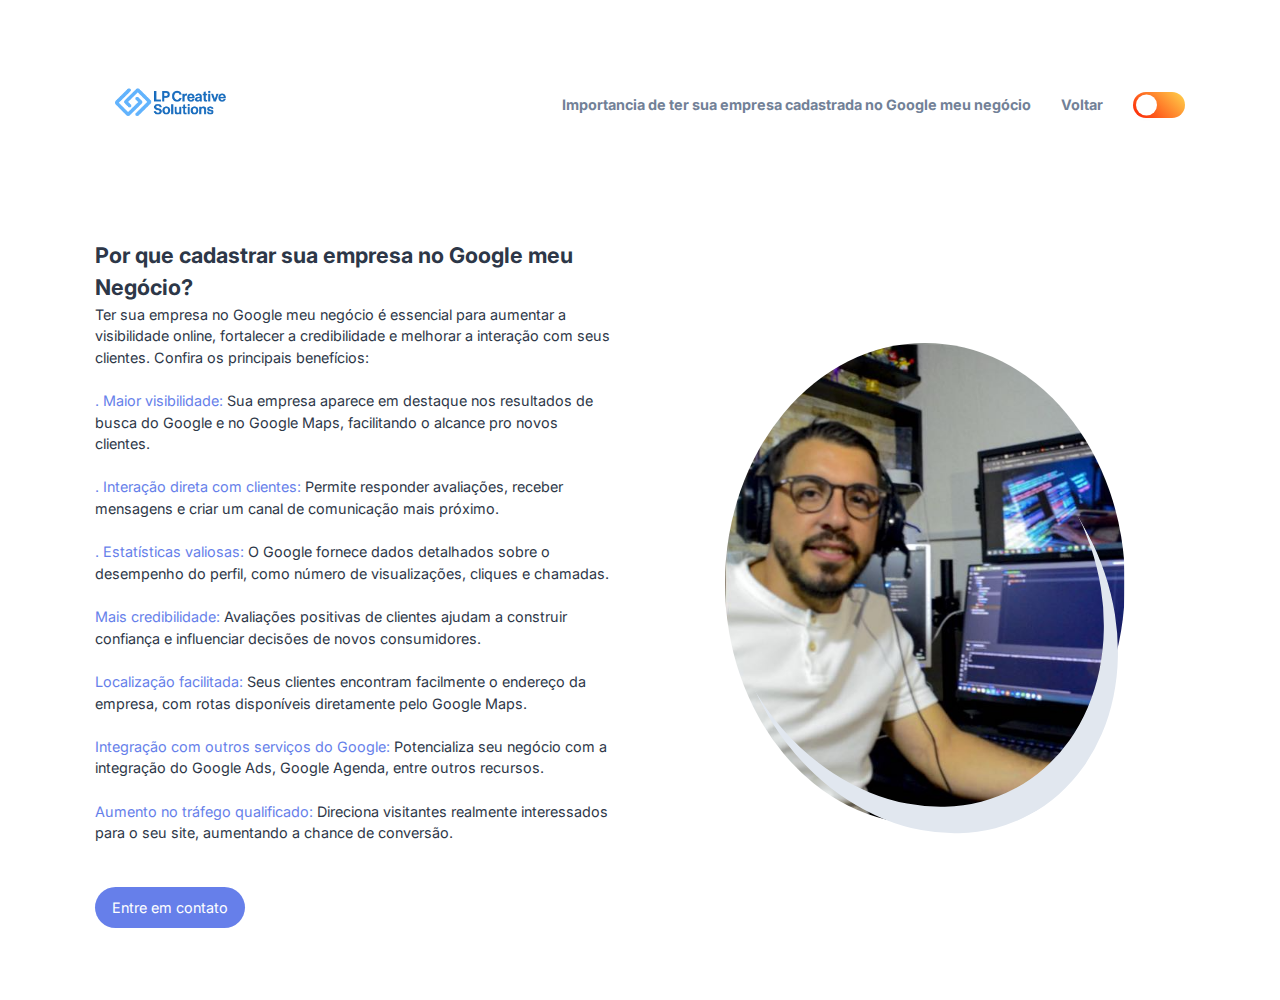
==== importancia-gn.html @ 9ec331e3 "Criando pagina de mostruario" ====
<!DOCTYPE html>
<html lang="pt-br">

<head>
    <meta charset="UTF-8">
    <meta name="viewport" content="width=device-width, initial-scale=1.0">
    <title>Document</title>
    <link rel="stylesheet" href="style.css">
    <link href="https://cdnjs.cloudflare.com/ajax/libs/font-awesome/6.0.0-beta3/css/all.min.css" rel="stylesheet">
</head>

<body class="light-theme">
    <header>
        <div class="container">
            <nav class="navbar">
                <a href="#">
                    <img src="lp-site.png" alt="logo" width="150" class="logo-light">
                    <img src="lp-site-black.png" alt="logo" width="150" class="logo-dark">
                </a>

                <div class="btn-group">
                    <button class="theme-btn theme-btn-mobile light">
                        <ion-icon name="moon" class="moon"></ion-icon>
                        <ion-icon name="sunny" class="sun"></ion-icon>
                    </button>

                    <button class="nav-menu-btn">
                        <ion-icon name="menu-outline"></ion-icon>
                    </button>
                </div>

                <div class="flex-wrapper">
                    <ul class="desktop-nav">
                        <li><a href="#" class="nav-link">Importancia de ter sua empresa cadastrada no Google meu negócio</a></li>   
                        <li><a href="index.html" class="nav-link">Voltar</a></li>                     

                        <button class="theme-btn theme-btn-desktop light">
                            <ion-icon name="moon" class="moon"></ion-icon>
                            <ion-icon name="sunny" class="sun"></ion-icon>
                        </button>
                    </ul>
                </div>  
                
                <div class="mobile-nav">
                    <button class="nav-close-btn">
                        <ion-icon name="close-outline"></ion-icon>
                    </button>                   
                </div>                
            </nav>
        </div>
    </header>

    <main>
        <div class="hero">
            <div class="container">
                <div class="left">                    
                    <h2 class="importanica-site">Por que cadastrar sua empresa no Google meu Negócio?</h2>                   

                    <p class="paragrafo-site"> Ter sua empresa no Google meu negócio é essencial para aumentar a visibilidade online, fortalecer a credibilidade e melhorar a interação 
                        com seus clientes. Confira os principais benefícios:</p>
                    <br>                    
                    <p class="paragrafo-site"> 
                        <b>. Maior visibilidade:</b> Sua empresa aparece em destaque nos resultados de busca do Google e no Google Maps, facilitando o alcance pro novos clientes.</p>
                    <br>

                    <p class="paragrafo-site">
                         <b>. Interação direta com clientes:</b> Permite responder avaliações, receber mensagens e criar um canal de comunicação mais próximo.
                    </p>
                    <br>

                    <p class="paragrafo-site">
                        <b>. Estatísticas valiosas: </b> O Google fornece dados detalhados sobre o desempenho do perfil, como número de visualizações, cliques e chamadas. 
                    </p>
                    <br>

                    <p class="paragrafo-site"> 
                        <b>Mais credibilidade: </b> Avaliações positivas de clientes ajudam a construir confiança e influenciar decisões de novos consumidores. 
                    </p>
                    <br>

                    <p class="paragrafo-site">
                        <b>Localização facilitada: </b> Seus clientes encontram facilmente o endereço da empresa, com rotas disponíveis diretamente pelo Google Maps. 
                    </p>
                    <br>

                    <p class="paragrafo-site">
                        <b>Integração com outros serviços do Google: </b> Potencializa seu negócio com a integração do Google Ads, Google Agenda, entre outros recursos. 
                    </p>
                    <br>

                    <p class="paragrafo-site">
                        <b>Aumento no tráfego qualificado: </b> Direciona visitantes realmente interessados para o seu site, aumentando a chance de conversão. 
                    </p>

                    </h1>
                    <br>
                    <br>                    
                    <div class="btn-group">
                        <a href="https://wa.me/5511964801185" target="_blank" class="btn btn-primary">Entre em
                            contato</a>                        
                    </div>
                </div>

                <div class="right">
                    <div class="pattern-bg"></div>
                    <div class="img-box">
                        <img src="eu.png" alt="image" class="hero-img">
                        <div class="shape shape1"></div>
                        <div class="shape shape2"></div>
                    </div>
                </div>
            </div>
        </div>
    </main>    

    <script>
        document.addEventListener('DOMContentLoaded', function () {
            fetch('index.html')
                .then(res => res.text())
                .then(data => {
                    document.getElementById('imp-site').innerHTML = data;
                });
        });
    </script>

    <script src="main.js"></script>



</body>
    

</html>
---- style.css ----
@import url('https://fonts.googleapis.com/css2?family=Inter:ital,opsz,wght@0,14..32,100..900;1,14..32,100..900&display=swap');

.light-theme{
    --background-primary: hsl(0, 0%, 100%);
    --background-secondary: hsl(0, 0%, 97%);

    --action-primary: hsl(214, 32%, 91%);
    --action-secondary: hsl(210, 38%, 95%);

    --foreground-primary: hsl(218, 23%, 23%);
    --foreground-secondary: hsl(216, 15%, 52%);
    --foreground-tertiary: hsl(214, 20%, 69%);

    --accent: hsl(229, 76%, 66%);
}

.dark-theme{
    --background-primary: hsl(218, 23%, 23%);
    --background-secondary: hsl(220, 26%, 14%);

    --action-primary: hsl(216, 15%, 52%);
    --action-secondary: hsl(218, 23%, 23%);

    --foreground-primary: hsl(210, 38%, 95%);
    --foreground-secondary: hsl(211, 25%, 84%);
    --foreground-tertiary: hsl(214, 20%, 69%);

    --accent: hsl(229, 76%, 66%);
}

:root{

    --white: hsl(0, 0%, 100%);

    --fs-base: .85rem;
    --fs-1: 1.875rem;
    --fs-2: 1.5rem;
    --fs-3: 1.25rem;
    --fs-4: .875rem;
    --fs-5: .75rem;

    --padding-y: 5rem
}

*, ::before, ::after{
    margin: 0;
    padding: 0;
    box-sizing: border-box;
    text-decoration: none;
    list-style: none;
}

img, button{ display: block; }

a, span{ display: inline-block; }

button{
    font: inherit;
    border: none;
    background: none;
    cursor: pointer;
}

html{
    font-family: "Inter", sans-serif;
    font-size: var(--fs-base);
    line-height: 1.5;
}

:focus{ outline-offset: 4px; }

::-webkit-scrollbar-thumb{
    background: var(--accent);
    border-radius: 20px;
    border: 4px solid;
}

.light-theme::-webkit-scrollbar-thumb{ border-color: hsl(0, 0%, 90%); }
.light-theme::-webkit-scrollbar-track{ border-color: hsl(0, 0%, 90%); }

.dark-theme::-webkit-scrollbar-thumb{ border-color: hsl(219, 27%, 20%); }
.dark-theme::-webkit-scrollbar-track{ border-color: hsl(219, 27%, 20%); }

.dark-theme .btn-primary:hover{ color: var(--background-primary); }

.dark-theme .blog-topic{
    background: var(--action-primary);
    color: var(--foreground-secondary);
}

.dark-theme .load-more:hover{ color: var(--white); }
.dark-theme .aside .h2 { color: var(--foreground-primary); }

.h1{
    font-size: var(--fs-1);
    font-weight: 900;
}

.h2{ font-size: var(--fs-2);}
.h3{ font-size: var(--fs-3);}
.h4{ font-size: var(--fs-4);}

    .h1, h2, .h3, .h4, .importanica-site, .paragrafo-site, .h3-importancia-site { 
        display: block;
        color: var(--foreground-primary);
    }

    .h2, .h3, .h4 { font-weight: 700;}

.text-small{ font-size: var(--fs-4);}
.text-tiny{ font-size: var(--fs-5);}

.container{
    margin-inline: auto;
    margin: auto;
    padding: 0 15px;
}

.btn{
    min-width: 10rem;
    border-radius: 180px;
}

.btn-primary{
    background: var(--accent);
    color: var(--white);
    padding: .6875rem 1.1875rem;
    transition: .5s;
}

    .btn-primary:hover{
        background: var(--foreground-secondary);
        color: var(--action-primary);
    }

.btn-secondary{
    background: var(--action-secondary);
    color: var(--foreground-secondary);
    padding: 0.5rem 1rem;
    border: 3px solid var(--foreground-tertiary);
    transition: .5s;
}

    .btn-secondary:hover{ border-color: var(--accent);}

/*HEADER*/


header{ background: var(--background-primary);}
    header .flex-wrapper{ display: none; }

    header .btn-group{
        display: flex;
        align-items: center;
        gap: 15px;
    }

.navbar{
    display: flex;
    justify-content: space-between;
    align-items: center;
    gap: 15px;
    padding: 15px 0;
}

.logo-light, .logo-dark{ display: none; }
.light-theme .logo-light, .dark-theme .logo-dark{ display: block; }

.theme-btn-mobile, .nav-menu-btn, .nav-close-btn{
    background: var(--action-secondary);
    color: var(--foreground-tertiary);
    width: 40px;
    height: 40px;
    display: flex;
    justify-content: center;
    align-items: center;
    border-radius: 50%;
    font-size: 25px;
    transition: .5s;
}

    :is(.theme-btn-mobile, .nav-menu-btn, .nav-close-btn):hover{
        background: var(--accent);
        color: var(--white);
    }

    .theme-btn-mobile ion-icon{ display: none; }
        .theme-btn-mobile.light .sun, .theme-btn-mobile.dark .moon{ display: block; }

.mobile-nav{
    position: fixed;
    inset: 0;
    background: var(--background-primary);
    padding: 70px 20px;
    overflow: auto;
    overscroll-behavior: contain;
    transform: translateX(100%);
    visibility: hidden;
    transition: .5s cubic-bezier(1, 0, 0.30, 0.70);
    z-index: 10;
}

    .mobile-nav.active{
        transform: translateX(0);
        visibility: visible;
    }
    
    .mobile-nav .wrapper{
        padding-bottom: 1.25rem;
        margin-bottom: 1.25rem;
        border-bottom: 1px solid var(--action-primary);
    }

    .mobile-nav .nav-title{ margin-bottom: 1rem; }
    .mobile-nav .nav-item{ margin-bottom: 0.5rem;}

    .mobile-nav .nav-link{
        font-size: var(--fs-3);
        color: var(--foreground-secondary);
        transition: color .5s;
    }

        .mobile-nav .nav-link:hover{ color: var(--accent);}

.nav-close-btn{
    position: absolute;
    top: 20px;
    right: 20px;
}

/*HERO */

.hero{
    background: var(--background-primary);
    padding-top: 2rem;
    padding-bottom: var(--padding-y);
    text-align: center;
}

    .hero .h1{
        margin-bottom: 1rem;
        line-height: 1.6;
    }

    .hero b{
        color: var(--accent);
        font-weight: inherit;
    }

    .hero .h3{
        color: var(--foreground-secondary);
        margin-bottom: 2rem;
    }

    .hero .btn-group{
        display: flex;
        justify-content: center;
        flex-wrap: wrap;
        gap: 15px;
        text-align: center;
    }

    .hero .right{ display: none;}

/*BLOG*/

.main{
    background: var(--background-secondary);
    padding: var(--padding-y) 0;
}

.blog .h2{
    line-height: 1.3;
    margin-bottom: 3rem;
    text-align: center;
}

.blog-card-group{ margin-bottom: 3rem; }

.blog-card{
    background: var(--background-primary);
    padding: 10px;
    margin-bottom: 1rem;
    border-radius: 10px;
    box-shadow: 0 16px 10px hsla(0, 0%, 0%, .05);
    transition: .25s ease;
}

    .blog-card:hover{
        transform: translateY(-2px);
        box-shadow: 0 10px 10px hsla(0, 0%, 0%, .1);
    }

    .blog-card .h3{
        line-height: 1.4;
        margin-bottom: 1rem;
    }

        .blog-card .h3:hover{
            text-decoration: underline;
            text-decoration-thickness: 2px;
        }

.blog-card-banner{ display: none; }
.blog-content-wrapper{ padding: 10px 5px; }

.blog-topic{
    background: var(--action-secondary);
    color: var(--foreground-secondary);
    font-weight: 600;
    padding: 0.25rem 1rem;
    border-radius: 5px;
    margin-bottom: 1rem;
}

    .blog-topic:hover{
        background: var(--foreground-secondary);
        color: var(--action-secondary);
    }

.blog-text, .profile-wrapper{ display: none; }

.blog .wrapper{
    display: flex;
    justify-content: space-between;
    align-items: center;
    flex-wrap: wrap;
    gap: 15px;
}

.blog .h4{ color: var(--foreground-secondary); }
    .blog .h4:hover { color: var(--accent); }

.blog .text-small{
    display: flex;
    align-items: center;
    gap: 5px;
    color: var(--foreground-tertiary);
}

.blog .separator{
    background: var(--foreground-tertiary);
    margin-inline: 3px;
    margin: 0 3px;
    width: 3px;
    height: 3px;
    border-radius: 3px;
}

.blog ion-icon{ --ionicon-stroke-width: 50px;}

.load-more{
    margin-inline: auto;
    margin: auto;
    background: var(--foreground-secondary);
    color: var(--background-secondary);
    padding: 0.6875rem 1.1875rem;
    transition: .5s;
}

    .load-more:hover{ background: var(--accent);}

/*ASIDE*/

.aside{ display: none; }

/*FOOTER*/

footer{ background: var(--background-primary);}

    footer .container{
        padding: var(--padding-y) 15px;
        display: grid;
        grid-template-columns: 1fr;
        gap: 30px;
    }

    footer .wrapper{ text-align: center; }

.footer-logo{ margin-bottom: 10px; }

.footer-text{
    color: var(--foreground-secondary);
    max-width: 300px;
    margin-inline: auto;
    margin: auto;
}

.footer-title{
    color: var(--foreground-primary);
    font-weight: 700;
    margin-bottom: 0.4rem;
}

.footer-link{ color: var(--foreground-primary);}
    .footer-link:hover { color: var(--accent);}

.copyright{
    color: var(--foreground-secondary);
    font-size: var(--fs-4);
    text-align: center;
    padding: 1rem;
    border-top: 1px solid var(--action-primary);
}

    .copyright a{
        color: var(--accent);
        font-weight: 500;
    }
        .copyright a:hover{ text-decoration: underline;}

/*MEDIA QUERIES*/

@media (min-width: 550px){
    :root{ --fs-base: .90rem; }

    .blog-card{
        display: grid;
        grid-template-columns: 3fr 4fr;
        gap: 20px;
    }

    .blog-card-banner{
        display: block;
        overflow: hidden;
        border-radius: 5px;
    }

    .blog-banner-img{
        width: 100%;
        height: 100%;
        object-fit: cover;
    }
}

@media (min-width: 650px){
    :root{ --fs-1: 2.25rem; }

    .container{ padding: 0 30px; }

    .navbar{ padding: 30px 0;}

    .blog .h2{
        position: relative;
        text-align: left;
        padding-left: 2rem;
    }

        .blog .h2::before{
            content: '';
            position: absolute;
            top: 0;
            left: 0;
            background: var(--action-primary);
            width: 5px;
            height: 100%;
            border-radius: 5px;
        }

        .blog .wrapper-flex{
            display: flex;
            justify-content: start;
            align-items: center;
            gap: 10px;
        }

        .blog .wrapper{
            flex-direction: column;
            align-items: start;
            gap: 0;
        }

    .blog-text, .profile-wrapper{ display: block; }

    .blog-text{
        color: var(--foreground-secondary);
        font-size: var(--fs-4);
        display: -webkit-box;
        line-clamp: 3;
        -webkit-line-clamp: 3;
        -webkit-box-orient: vertical;
        overflow: hidden;
        margin-bottom: 1rem;
    }

    .profile-wrapper{
        width: 56px;
        height: 56px;
        background: var(--action-primary);
        padding: 3px;
        border-radius: 50%;
    }

    .profile-wrapper img{ border-radius: 50%; }

    footer .container{
        padding: var(--padding-y) 30px;
        grid-template-columns: 2fr 1fr 1fr;
    }

    footer .wrapper{ text-align: left; }

    .footer-text{ margin: 0; }
}

@media (min-width: 768px){

    .container{ max-width: 800px; }
}

@media (min-width: 1024px){

    .container{ max-width: 1150px; }

    header .btn-group { display: none; }

    header .flex-wrapper{
        display: grid;
        gap: 30px;
    }

    .desktop-nav{
        display: flex;
        align-items: center;
        gap: 30px;
    }

    .desktop-nav .nav-link{
        color: var(--foreground-secondary);
        font-weight: 700;
    }

        .desktop-nav .nav-link:hover{ color: var(--accent); }

    .theme-btn-desktop{
        position: relative;
        background: var(--background-secondary);
        color: var(--white);
        width: 52px;
        height: 26px;
        display: flex;
        justify-content: center;
        align-items: center;
        gap: 10px;
        border-radius: 100px;
    }

        .theme-btn-desktop.light{ background: linear-gradient(45deg, hsl(7, 100%, 51%), hsl(46, 100%, 65%)); }
        .theme-btn-desktop.dark{ background: linear-gradient(45deg, hsl(225, 100%, 60%), hsl(296, 80%, 40%)); }

        .theme-btn-desktop::before{
            content: '';
            position: absolute;
            background: var(--white);
            width: 21px;
            height: 21px;
            border-radius: 30px;
            top: 50%;
            left: 3px;
            transform: translateY(-50%);
            box-shadow: 0 2px 10px -2px hsla(0, 0%, 0%, .05);
            z-index: 2;
        }

            .theme-btn-desktop.dark::before{ left: calc(100% - 24px); }

    .hero{ text-align: left; }

        .hero .container{
            display: grid;
            grid-template-columns: 1fr 1fr;
            align-items: center;
            gap: 50px;
        }

        .hero .btn-group{
            justify-content: start;
            gap: 30px;
        }

        .hero .right{
            position: relative;
            display: flex;
            justify-content: center;
            align-items: center;
        }

        .hero .pattern-bg{
            position: absolute;
            top: 50%;
            transform: translateY(-50%);
            width: 100%;
            height: 200px;
            background: url('https://i.postimg.cc/BbZ2cnGb/pattern.png');
            background-size: contain;
            opacity: .2;
        }

        .hero .img-box{
            position: relative;
            z-index: 2;
        }

        .hero .shape{
            position: absolute;
            top: 50%;
            left: 50%;
            border-radius: 50%;
            transform: translate(-50%, -42%) rotate(-28deg);
        }

        .hero .shape1{
            background: var(--accent);
            width: 90%;
            height: 90%;
            z-index: -1;
        }

        .hero .shape2{
            width: 92%;
            height: 92%;
            box-shadow: inset 0 -30px 0 var(--action-primary);
            z-index: 2;
        }

        .hero-img {
            width: 100%;
            max-width: 400px;
            height: auto;
            display: block;
            margin: 0 auto;
            border-radius: 50%;
        }

    .main .container{
        display: grid;
        grid-template-columns: 5fr 2fr;
        gap: 60px;
    }

    .aside{
        display: block;
        align-self: stretch;
    }

        .aside .h2{
            color: var(--foreground-secondary);
            margin-bottom: 3rem;
            text-align: center;
            line-height: 1.3;
        }

        .aside .wrapper{
            background: var(--background-primary);
            border-radius: 10px;
            padding: 40px;
            box-shadow: 0 5px 5px hsla(0, 0%, 0%, .05);
        }

    .topics{ margin-bottom: 3rem; }

    .topic-btn{
        display: flex;
        align-items: stretch;
        background: var(--background-primary);
        border-radius: 10px;
        box-shadow: 0 5px 5px hsla(0, 0%, 0%, .05);
        overflow: hidden;
    }
        .topic-btn:not(:last-child) { margin-bottom: 1rem; }

        .topic-btn .icon-box{
            font-size: 22px;
            width: 70px;
            display: flex;
            justify-content: center;
            align-items: center;
            background: var(--action-primary);
            color: var(--foreground-secondary);
            transition: .5s;
        }

            .topic-btn:hover .icon-box{
                background: var(--accent);
                color: var(--white);
            }

            .topic-btn ion-icon{ --ionic-stroke-width: 40px; }

            .topic-btn p{
                padding: 15px;
                color: var(--foreground-secondary);
                font-weight: 700;
            }

    .tags{ margin-bottom: 3rem; }

        .tags .wrapper{
            display: flex;
            flex-wrap: wrap;
            gap: 0.2rem;
        }

        .tags .hashtag{
            background: var(--action-primary);
            color: var(--foreground-secondary);
            padding: 5px 10px;
            font-size: var(--fs-5);
            font-weight: 700;
            border-radius: 5px;
            transition: .5s;
        }

            .tags .hashtag:hover{
                background: var(--foreground-secondary);
                color: var(--action-primary);
            }

    .contact{ margin-bottom: 3rem; }

        .contact p{
            color: var(--foreground-secondary);
            margin-bottom: 1rem;
        }

    .social-link{
        display: flex;
        justify-content: center;
        align-items: center;
        gap: 10px;
    }

        .social-link .icon-box{
            width: 45px;
            height: 45px;
            background: var(--action-secondary);
            border-radius: 50%;
            display: flex;
            justify-content: center;
            align-items: center;
            font-size: 22px;
        }

            .social-link .icon-box:hover{
                background: var(--accent);
                color: var(--white);
            }

        .social-link .discord{ color: hsl(235, 86%, 65%); }
        .social-link .twitter{ color: hsl(203, 89%, 53%); }
        .social-link .facebook{ color: hsl(220, 46%, 48%); }

    .newsletter{
        position: sticky;
        top: 3rem;
        margin-bottom: 98px;
    }

        .newsletter p{
            color: var(--foreground-secondary);
            margin-bottom: 1rem;
        }

        .newsletter input{
            border: none;
            background: var(--action-primary);
            display: block;
            width: 100%;
            padding: 0.5rem 1rem;
            font: inherit;
            color: var(--foreground-secondary);
            border-radius: 5px;
            margin-bottom: 1rem;
        }

            .newsletter input::placeholder { color: inherit; }
            .newsletter input:focus{
                outline: 2px solid;
                outline-offset: 0;
            }

        .newsletter .btn-primary{
            margin-inline: auto;
            margin: auto;
        }
        
    .footer-title{ font-size: 1.125rem; }
    .footer-link{ margin-bottom: .3rem; }
}

/* Define a cor preta para todos os ícones */
.social-link a ion-icon,
.social-link a i {
    color: black; 
}

.social-link a {
    background: none;
    border: none;
    padding: 0;
    text-decoration: none;
}

.social-link a:hover {
    color: black;
}

input,
textarea {
  width: 100%;
  padding: 12px;
  border: 1px solid #d1d5db;
  border-radius: 8px;
  background-color: #f3f4f6;
  font-size: 16px;
  margin-bottom: 10px;
  box-sizing: border-box;
  resize: vertical; /* permite redimensionar verticalmente, mas não horizontalmente */
}

textarea {
  min-height: 120px; /* altura inicial */
  max-height: 200px; /* limita o quanto pode aumentar */
}
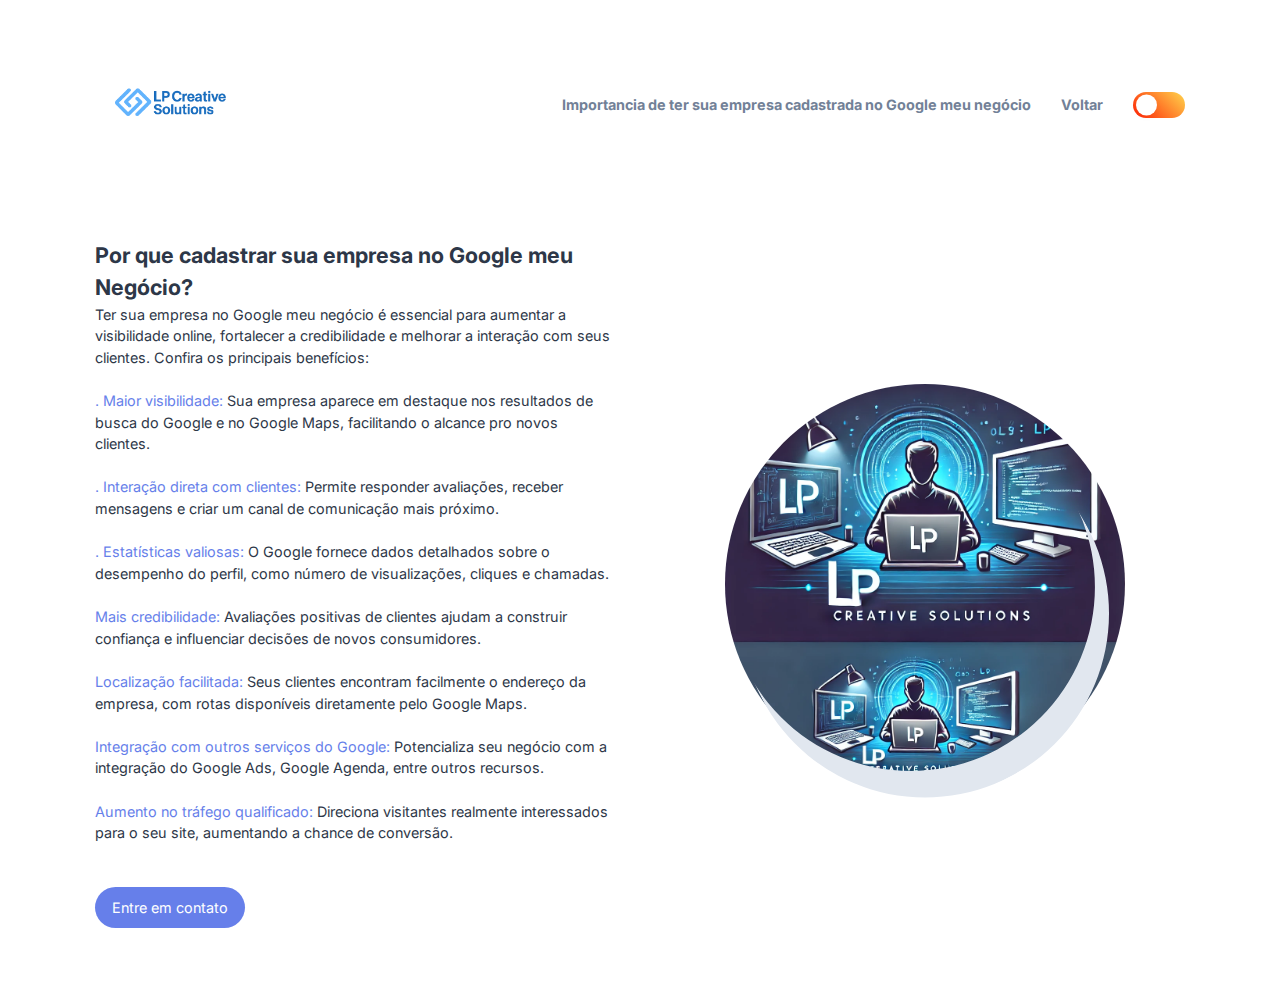
==== commit fdec7ba2: "Alterando a imagem do meu site, trocando minha foto pela logo." ====
--- a/importancia-gn.html
+++ b/importancia-gn.html
@@ -1,10 +1,9 @@
 <!DOCTYPE html>
 <html lang="pt-br">
-
 <head>
     <meta charset="UTF-8">
     <meta name="viewport" content="width=device-width, initial-scale=1.0">
-    <title>Document</title>
+    <title>Importancia do Google meu Negocio</title>
     <link rel="stylesheet" href="style.css">
     <link href="https://cdnjs.cloudflare.com/ajax/libs/font-awesome/6.0.0-beta3/css/all.min.css" rel="stylesheet">
 </head>
@@ -104,7 +103,7 @@
                 <div class="right">
                     <div class="pattern-bg"></div>
                     <div class="img-box">
-                        <img src="eu.png" alt="image" class="hero-img">
+                        <img src="logo-lp.jpg" alt="image" class="hero-img">
                         <div class="shape shape1"></div>
                         <div class="shape shape2"></div>
                     </div>
